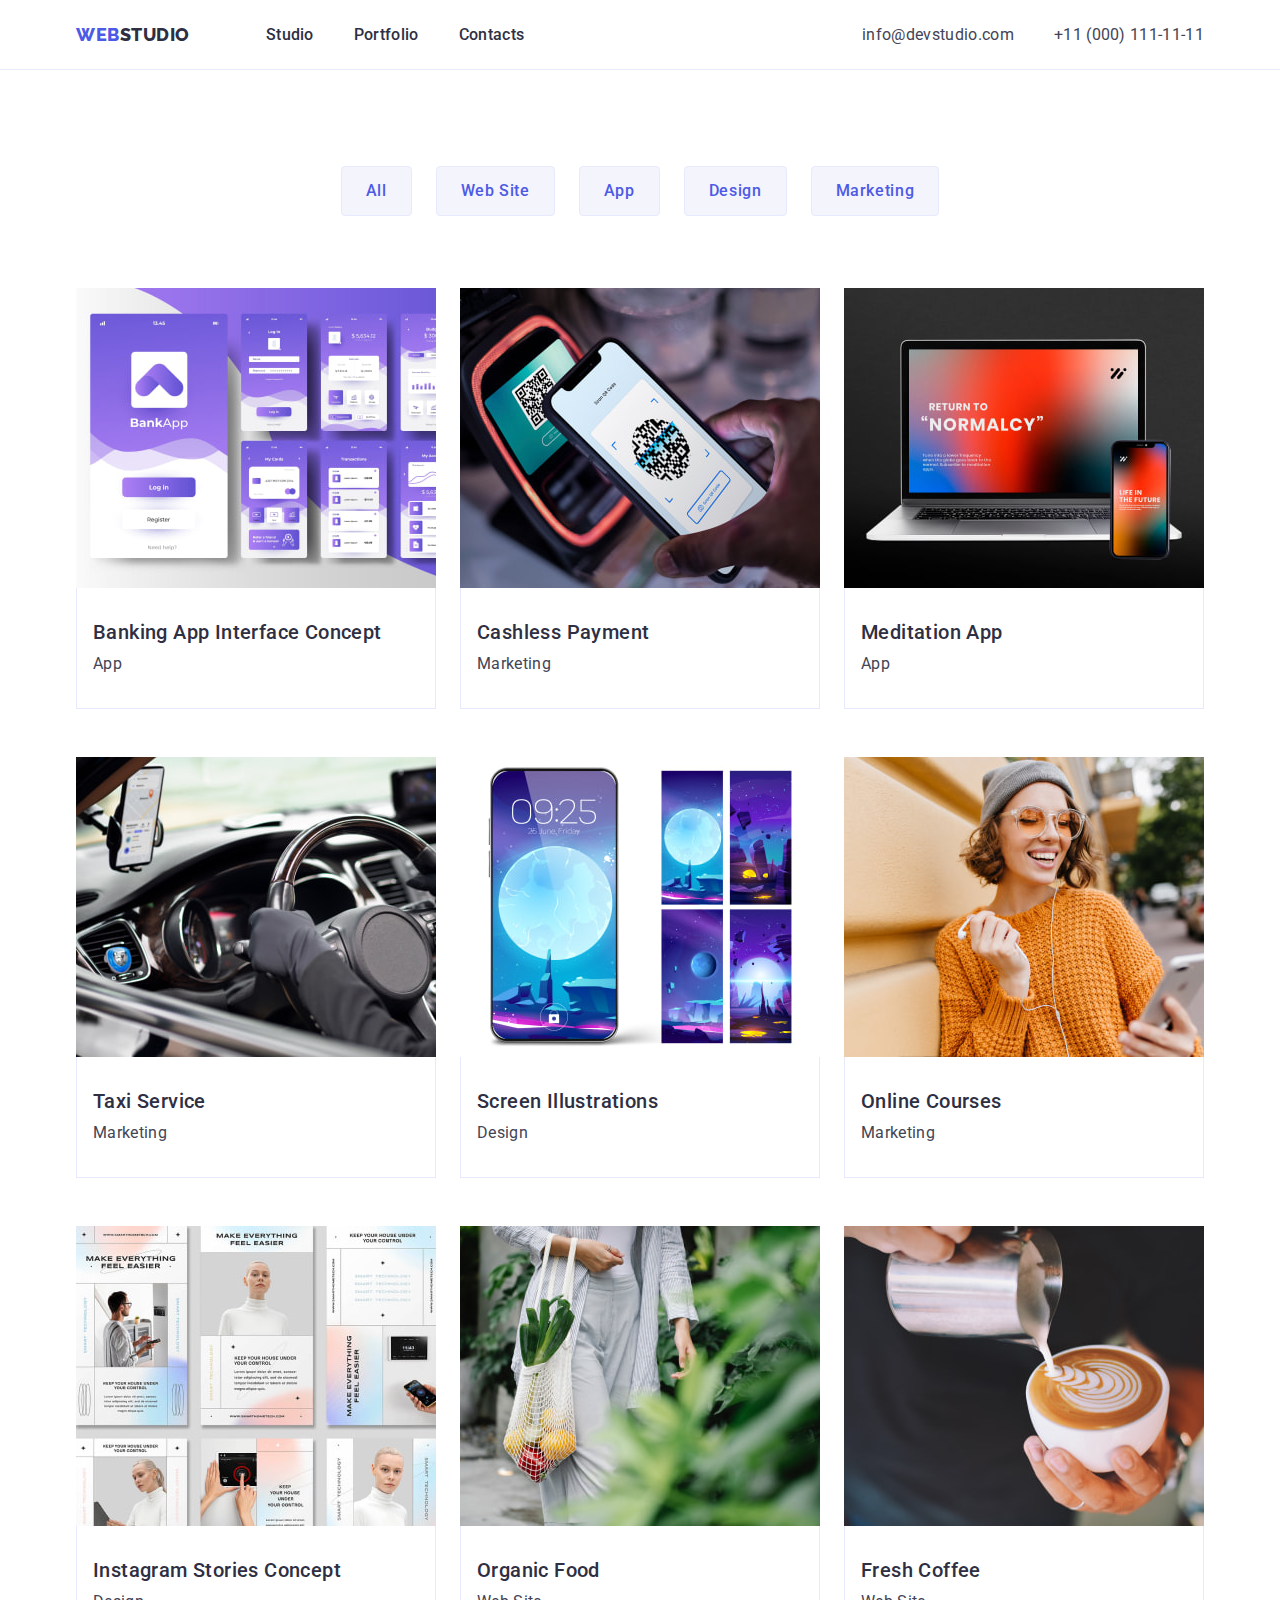
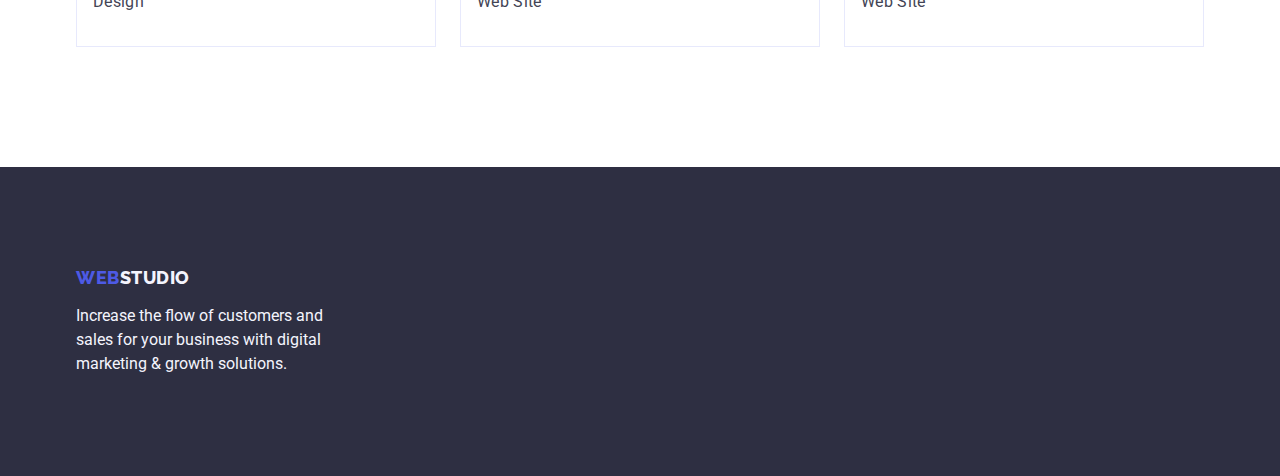
==== portfolio.html @ 23bc4220 "Initial commit" ====
<!DOCTYPE html>
<html lang="en">
  <head>
    <meta charset="UTF-8" />
    <meta http-equiv="X-UA-Compatible" content="IE=edge" />
    <meta name="viewport" content="width=device-width, initial-scale=1.0" />
    <title>Web Studio</title>
    <link rel="preconnect" href="https://fonts.googleapis.com" />
    <link rel="preconnect" href="https://fonts.gstatic.com" crossorigin />
    <link
      href="https://fonts.googleapis.com/css2?family=Raleway:wght@800&family=Roboto:wght@400;500;700&display=swap"
      rel="stylesheet" />
    <link
      rel="stylesheet"
      href="https://cdnjs.cloudflare.com/ajax/libs/modern-normalize/1.0.0/modern-normalize.min.css" />
    <link rel="stylesheet" href="./css/styles.css" />
  </head>
  <body>
    <header class="header">
      <div class="header-section container">
        <nav class="nav-list">
          <a class="logo link" href="./index.html">Web<span class="logo-studio">Studio</span></a>
          <ul class="list">
            <li><a class="link" href="./index.html">Studio</a></li>
            <li><a class="link" href="./portfolio.html">Portfolio</a></li>
            <li><a class="link" href="">Contacts</a></li>
          </ul>
        </nav>
        <address class="address-link">
          <ul class="list">
            <li><a class="link" href="mailto:info@devstudio.com">info@devstudio.com</a></li>
            <li><a class="link" href="tel:+110001111111">+11 (000) 111-11-11</a></li>
          </ul>
        </address>
      </div>
    </header>
    <main>
      <section class="portfolio-section">
        <div class="container">
          <h1 hidden>Portfolio</h1>
          <ul class="list">
            <li>
              <button class="filter-button" type="button">All</button>
            </li>
            <li>
              <button class="filter-button" type="button">Web Site</button>
            </li>
            <li>
              <button class="filter-button" type="button">App</button>
            </li>
            <li>
              <button class="filter-button" type="button">Design</button>
            </li>
            <li>
              <button class="filter-button" type="button">Marketing</button>
            </li>
          </ul>
          <ul class="portfolio-content-list list">
            <li class="portfolio-content-item">
              <a class="link" href="">
                <img src="./images/portfolio/img-1.jpg" width="360" height="300" alt="Illustration" />
                <div class="link-container">
                  <h2 class="portfolio-content-subtitle">Banking App Interface Concept</h2>
                  <p class="portfolio-content-text">App</p>
                </div>
              </a>
            </li>
            <li class="portfolio-content-item">
              <a class="link" href="">
                <img src="./images/portfolio/img-2.jpg" width="360" height="300" alt="Illustration" />
                <div class="link-container">
                  <h2 class="portfolio-content-subtitle">Cashless Payment</h2>
                  <p class="portfolio-content-text">Marketing</p>
                </div>
              </a>
            </li>
            <li class="portfolio-content-item">
              <a class="link" href="">
                <img src="./images/portfolio/img-3.jpg" width="360" height="300" alt="Illustration" />
                <div class="link-container">
                  <h2 class="portfolio-content-subtitle">Meditation App</h2>
                  <p class="portfolio-content-text">App</p>
                </div>
              </a>
            </li>
            <li class="portfolio-content-item">
              <a class="link" href="">
                <img src="./images/portfolio/img-4.jpg" width="360" height="300" alt="Illustration" />
                <div class="link-container">
                  <h2 class="portfolio-content-subtitle">Taxi Service</h2>
                  <p class="portfolio-content-text">Marketing</p>
                </div>
              </a>
            </li>
            <li class="portfolio-content-item">
              <a class="link" href="">
                <img src="./images/portfolio/img-5.jpg" width="360" height="300" alt="Illustration" />
                <div class="link-container">
                  <h2 class="portfolio-content-subtitle">Screen Illustrations</h2>
                  <p class="portfolio-content-text">Design</p>
                </div>
              </a>
            </li>
            <li class="portfolio-content-item">
              <a class="link" href="">
                <img src="./images/portfolio/img-6.jpg" width="360" height="300" alt="Illustration" />
                <div class="link-container">
                  <h2 class="portfolio-content-subtitle">Online Courses</h2>
                  <p class="portfolio-content-text">Marketing</p>
                </div>
              </a>
            </li>
            <li class="portfolio-content-item">
              <a class="link" href="">
                <img src="./images/portfolio/img-7.jpg" width="360" height="300" alt="Illustration" />
                <div class="link-container">
                  <h2 class="portfolio-content-subtitle">Instagram Stories Concept</h2>
                  <p class="portfolio-content-text">Design</p>
                </div>
              </a>
            </li>
            <li class="portfolio-content-item">
              <a class="link" href="">
                <img src="./images/portfolio/img-8.jpg" width="360" height="300" alt="Illustration" />
                <div class="link-container">
                  <h2 class="portfolio-content-subtitle">Organic Food</h2>
                  <p class="portfolio-content-text">Web Site</p>
                </div>
              </a>
            </li>
            <li class="portfolio-content-item">
              <a class="link" href="">
                <img src="./images/portfolio/img-9.jpg" width="360" height="300" alt="Illustration" />
                <div class="link-container">
                  <h2 class="portfolio-content-subtitle">Fresh Coffee</h2>
                  <p class="portfolio-content-text">Web Site</p>
                </div>
              </a>
            </li>
          </ul>
        </div>
      </section>
    </main>
    <footer class="footer">
      <div class="container">
        <a class="link" href="./index.html">Web<span class="logo-studio">Studio</span></a>
        <p class="text">
          Increase the flow of customers and sales for your business with digital marketing & growth solutions.
        </p>
      </div>
    </footer>
  </body>
</html>
---- css/styles.css ----
:root {
    --color-iris: #4d5ae5;
    --color-ocean: #404bbf;
    --color-navy-blue: #2e2f42;
    --color-green: #31d0aa;
    --color-slate: #434455;
    --color-light-slate: #8e8f99;
    --color-cornflower: #e7e9fc;
    --color-cloud: #f4f4fd;
    --color-navy-blue-modal: #2e2f42;
    --color-grey: #2e2f42;
    --color-white: #ffffff;
    --color-dairy: #fcfcfc;
}

body {
    font-family: 'Roboto', sans-serif;
    color: #434455;
    background-color: var(--color-white);
}

img {
    display: block;
}

ul {
    padding-inline: 0;
    margin-inline: 0;
    padding: 0;
    margin: 0;
}


h1 h2 h3 h4 h5 {
    padding-inline: 0;
    margin-inline: 0;
    padding: 0;
    margin: 0;
}

p {
    padding-inline: 0;
    margin-inline: 0;
    padding: 0;
    margin: 0;
}

.container {
    width: 1158px;
    margin: 0 auto;
    padding: 0 15px;
}

/**
  |============================
  | Header & Footer + Logo
  |============================
*/

.header {
    border-bottom: 1px solid var(--color-cornflower);
}

.header-section {
    display: flex;
    align-items: center;
}

.nav-list {
    display: flex;
    align-items: center;
    justify-content: space-around;
    margin-right: auto;
}

.header .logo {
    margin-right: 76px;
}

.header .link {
    padding: 24px 0;
    font-family: 'Raleway', sans-serif;
    font-weight: 800;
    font-size: 18px;
    line-height: 1.17;
    letter-spacing: 0.03em;
    text-transform: uppercase;
    text-decoration: none;
    color: var(--color-iris)
}

.header .logo-studio {
    color: var(--color-navy-blue);
}

.header .list {
    gap: 40px;
    display: flex;
    list-style: none;
}

.header .list .link {
    font-family: inherit;
    text-transform: none;
    font-weight: 500;
    font-size: 16px;
    line-height: 1.5;
    text-decoration: none;
    letter-spacing: 0.02em;
    color: var(--color-navy-blue);
}

.header .list .link:hover,
.header .list .link:focus {
    color: var(--color-ocean);
}

.address-link {
    font-style: normal;
    list-style: none;
}

.address-link .list .link {
    text-transform: none;
    font-weight: 400;
    font-size: 16px;
    line-height: 1.5;
    color: var(--color-slate);
    text-decoration: none;
    letter-spacing: 0.02em;
}

.address-link .link:hover,
.address-link .link:focus {
    color: var(--color-ocean);
}

/**
  |============================
  | Hero section
  |============================
*/

.hero {
    background-color: var(--color-navy-blue);
    padding: 188px 0;
}

.hero-title {
    margin: 0 auto 48px;
    display: block;
    max-width: 496px;
    font-weight: 700;
    font-size: 56px;
    color: var(--color-white);
    text-align: center;
    line-height: 1.07;
    letter-spacing: 0.02em;
}

.hero-button {
    min-width: 169px;
    height: 56px;
    display: block;
    margin: 0 auto;
    padding: 16px 32px;
    cursor: pointer;
    font-family: inherit;
    font-weight: 500;
    font-size: 16px;
    line-height: 1.5;
    letter-spacing: 0.04em;
    background: var(--color-iris);
    color: var(--color-white);
    border: none;
    border-radius: 4px;
}

.hero-button:hover,
.hero-button:focus {
    background-color: var(--color-ocean);
}

/**
  |============================
  | 2nd section
  |============================
*/


.advantage-list {
    padding: 120px 0;
}

.advantage-list .list {
    padding: 0;
    display: flex;
    align-items: center;
    justify-content: center;
    list-style: none;
    gap: 24px;
}

.advantage-list-item {
    width: calc((100% - 72px) / 4);
}

.advantage-list .subtitle {
    margin-top: 0;
    margin-bottom: 8px;
    font-weight: 500;
    font-size: 20px;
    line-height: 1.2;
    letter-spacing: 0.02em;
    color: var(--color-navy-blue);
    max-width: 264px;
}

.advantage-list-text {
    font-size: 16px;
    line-height: 1.5;
    letter-spacing: 0.02em;
    color: var(--color-slate);
}

/**
  |============================
  | 3rd section
  |============================
*/

.img-section {
    padding-bottom: 120px;
}

.img-section .title {
    margin-top: 0;
    font-weight: 700;
    font-size: 36px;
    line-height: 1.11;
    color: var(--color-navy-blue);
    text-align: center;
    letter-spacing: 0.02em;
    text-transform: capitalize;
    margin-bottom: 72px;
}

.img-section .list {
    display: flex;
    flex-wrap: wrap;
    justify-content: center;
    gap: 24px;
    list-style: none;
}

.img-section-item {
    width: calc((100% - 3 * 16px) / 3);
}

/**
  |============================
  | Team section
  |============================
*/

.team-section {
    background-color: var(--color-cloud);
    padding: 120px 0;
}

.team-section .list {
    display: flex;
    flex-wrap: wrap;
    gap: 24px;
    justify-content: center;
    list-style: none;
}

.team-section .title {
    margin: 0 auto 72px;
    font-weight: 700;
    font-size: 36px;
    line-height: 1.11;
    text-align: center;
    letter-spacing: 0.02em;
    text-transform: capitalize;
    color: var(--color-navy-blue);
    margin-bottom: 72px;
}

.team-section>img {
    margin-bottom: 32px;
}

.team-section .subtitle {
    margin-top: 0;
    margin-bottom: 8px;
    text-align: center;
    font-weight: 500;
    font-size: 20px;
    line-height: 1.2;
    letter-spacing: 0.02em;
    color: var(--color-navy-blue);
}

.team-section-text {
    text-align: center;
    font-size: 16px;
    line-height: 1.5;
    letter-spacing: 0.02em;
    color: var(--color-slate);
}

.team-section-content {
    background-color: var(--color-white);
    width: calc((100% - 72px) / 4);
    border-radius: 0px 0px 4px 4px;
}

.container-text {
    margin: 0;
    padding: 32px 16px;
}

/**
  |============================
  | Footer
  |============================
*/

.footer {
    background-color: var(--color-navy-blue);
    padding: 100px 0;
}

.footer .link {
    display: inline-block;
    font-family: 'Raleway', sans-serif;
    font-weight: 800;
    font-size: 18px;
    line-height: 1.17;
    letter-spacing: 0.03em;
    text-transform: uppercase;
    text-decoration: none;
    color: var(--color-iris);
    margin-bottom: 16px;
}

.footer .logo-studio {
    color: var(--color-cloud);
}

.footer .text {
    font-size: 16px;
    line-height: 1.5;
    color: var(--color-cloud);
    max-width: 264px;
}

/**
  |============================
  | Portfolio
  |============================
*/

.portfolio-section {
    padding: 96px 0 120px;
}

.portfolio-section .list {
    display: flex;
    flex-wrap: wrap;
    justify-content: center;
    gap: 24px;
    list-style: none;
    margin-bottom: 72px;
}

.filter-button {
    padding: 12px 24px;
    cursor: pointer;
    font-family: inherit;
    font-weight: 500;
    font-size: 16px;
    line-height: 1.5;
    letter-spacing: 0.04em;
    color: var(--color-iris);
    background-color: var(--color-cloud);
    border-radius: 4px;
    border: 1px solid var(--color-cornflower);
}

.filter-button:hover,
.filter-button:focus {
    color: var(--color-white);
    background-color: var(--color-ocean);
    border: 1px solid transparent;
}

.portfolio-section .portfolio-content-list {
    display: flex;
    flex-wrap: wrap;
    justify-content: center;
    column-gap: 24px;
    row-gap: 48px;
    list-style: none;
    margin-bottom: 0;
}

.portfolio-content-list .link {
    text-decoration: none;
}

.portfolio-content-subtitle {
    margin-top: 0;
    font-weight: 500;
    font-size: 20px;
    line-height: 1.2;
    letter-spacing: 0.02em;
    color: var(--color-navy-blue);
    margin-bottom: 8px;
}

.portfolio-content-text {
    font-size: 16px;
    line-height: 1.5;
    letter-spacing: 0.02em;
    color: var(--color-slate);
}

.portfolio-content-list .link-container {
    padding: 32px 16px;
    border: 1px solid var(--color-cornflower);
    border-top: none;
}
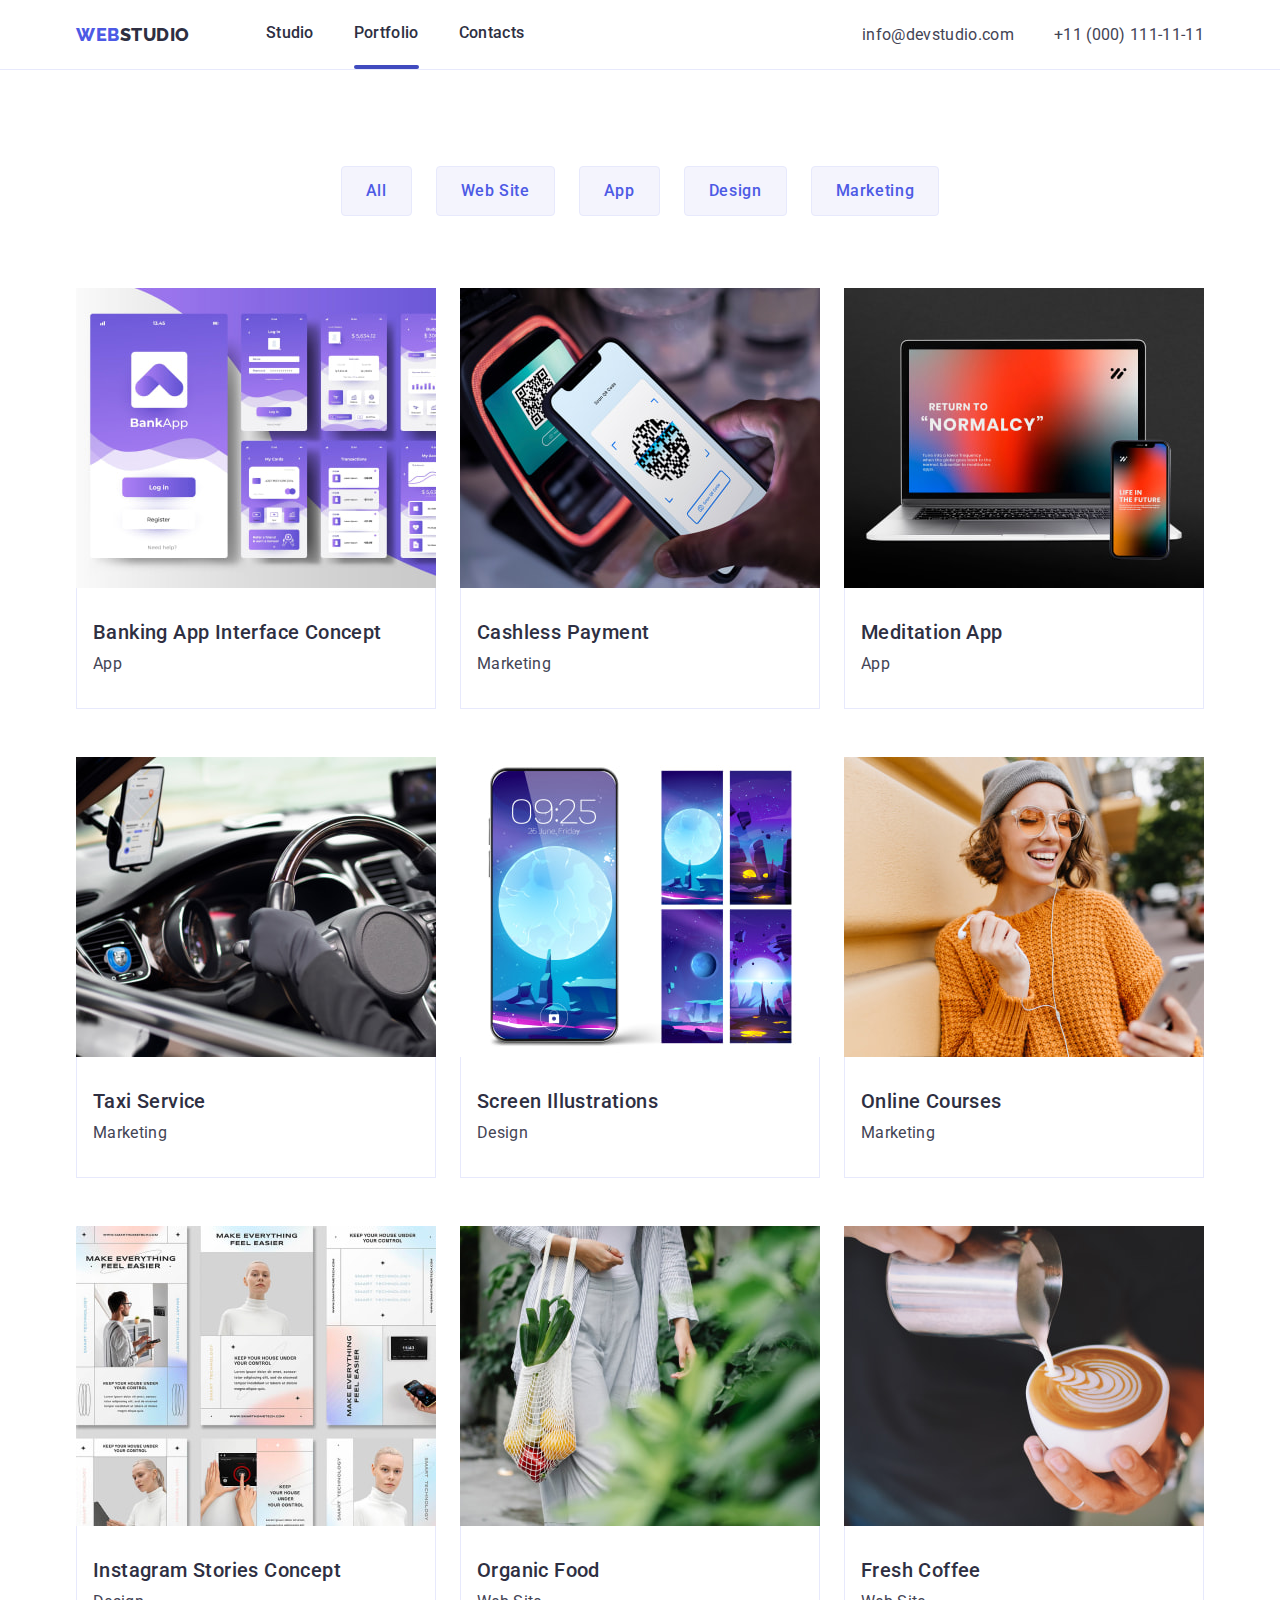
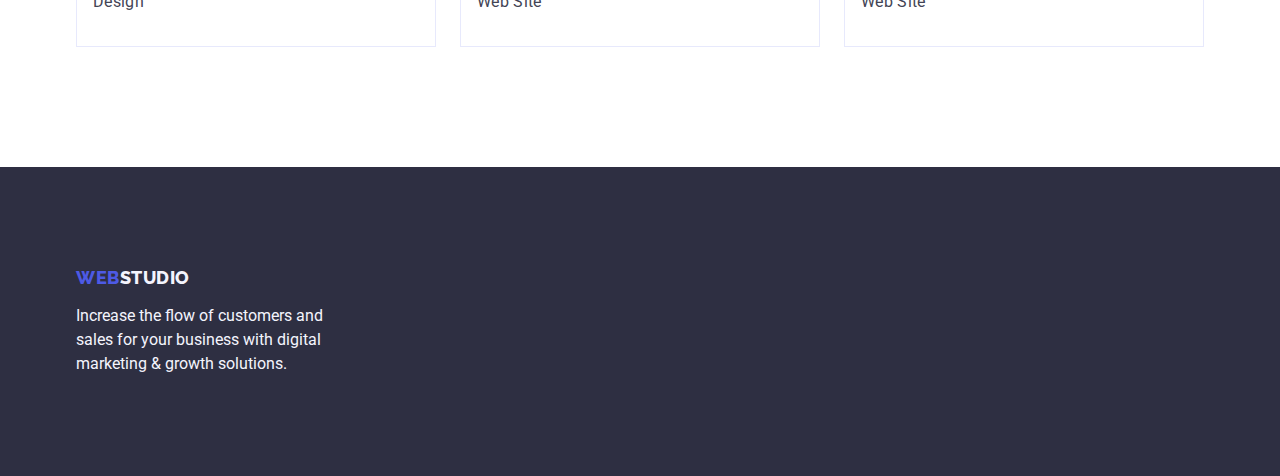
==== commit 07314710: "bg on hero & underline" ====
--- a/portfolio.html
+++ b/portfolio.html
@@ -22,7 +22,7 @@
           <a class="logo link" href="./index.html">Web<span class="logo-studio">Studio</span></a>
           <ul class="list">
             <li><a class="link" href="./index.html">Studio</a></li>
-            <li><a class="link" href="./portfolio.html">Portfolio</a></li>
+            <li><a class="link underline" href="./portfolio.html">Portfolio</a></li>
             <li><a class="link" href="">Contacts</a></li>
           </ul>
         </nav>
--- a/css/styles.css
+++ b/css/styles.css
@@ -115,6 +115,17 @@
     color: var(--color-ocean);
 }
 
+.underline::after {
+    content: '';
+    position: relative;
+    top: 20px;
+    display: block;
+    height: 4px;
+    width: 100%;
+    background-color: var(--color-ocean);
+    border-radius: 2px;
+}
+
 .address-link {
     font-style: normal;
     list-style: none;
@@ -142,8 +153,15 @@
 */
 
 .hero {
+    background-image: linear-gradient(rgba(46, 47, 66, 0.7), rgba(46, 47, 66, 0.7)), url('../images/main-page/background.jpg');
+    background-position: top left;
+    background-repeat: no-repeat;
+    background-size: cover;
+
+
     background-color: var(--color-navy-blue);
     padding: 188px 0;
+
 }
 
 .hero-title {
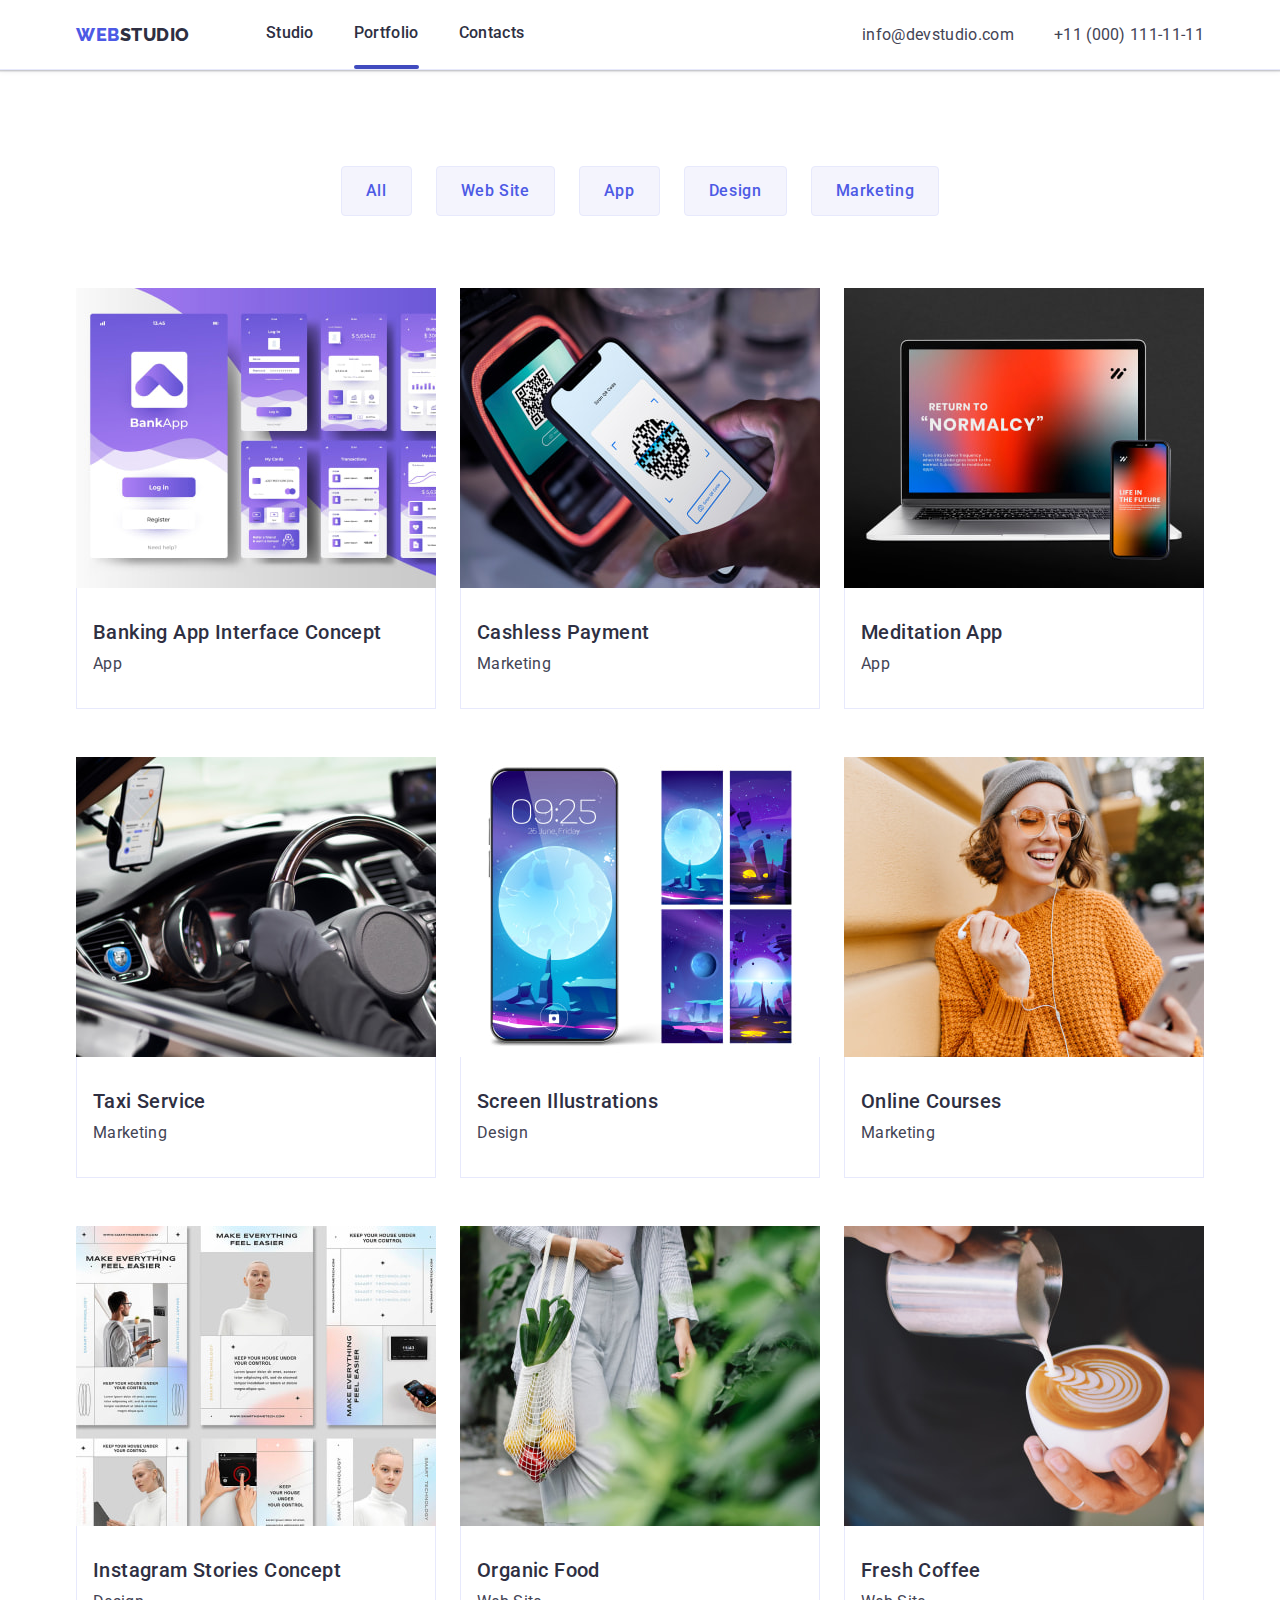
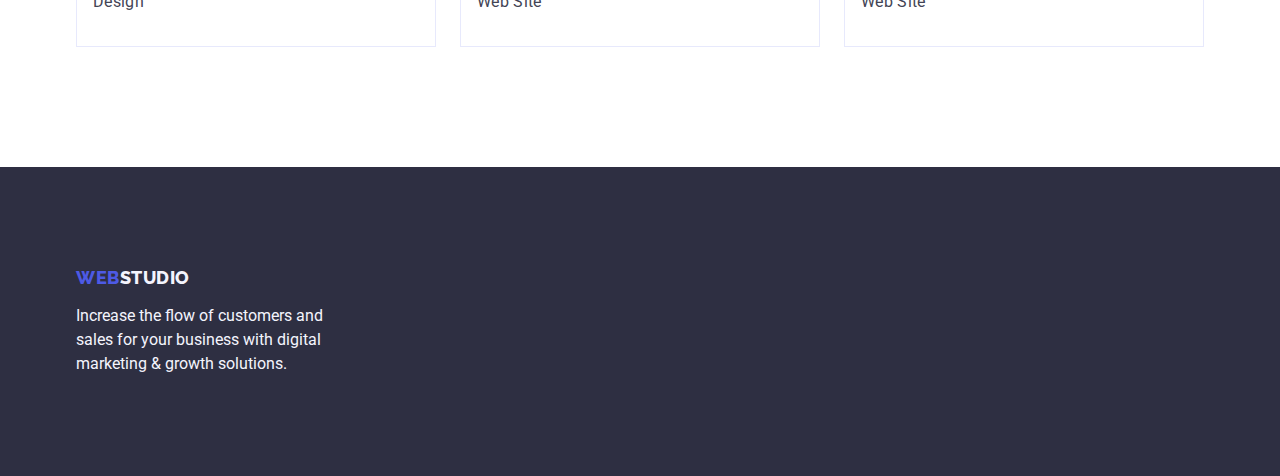
==== commit 0bd7d433: "link shadows" ====
--- a/portfolio.html
+++ b/portfolio.html
@@ -57,7 +57,7 @@
           </ul>
           <ul class="portfolio-content-list list">
             <li class="portfolio-content-item">
-              <a class="link" href="">
+              <a class="link portfolio-link" href="">
                 <img src="./images/portfolio/img-1.jpg" width="360" height="300" alt="Illustration" />
                 <div class="link-container">
                   <h2 class="portfolio-content-subtitle">Banking App Interface Concept</h2>
@@ -66,7 +66,7 @@
               </a>
             </li>
             <li class="portfolio-content-item">
-              <a class="link" href="">
+              <a class="link portfolio-link" href="">
                 <img src="./images/portfolio/img-2.jpg" width="360" height="300" alt="Illustration" />
                 <div class="link-container">
                   <h2 class="portfolio-content-subtitle">Cashless Payment</h2>
@@ -75,7 +75,7 @@
               </a>
             </li>
             <li class="portfolio-content-item">
-              <a class="link" href="">
+              <a class="link portfolio-link" href="">
                 <img src="./images/portfolio/img-3.jpg" width="360" height="300" alt="Illustration" />
                 <div class="link-container">
                   <h2 class="portfolio-content-subtitle">Meditation App</h2>
@@ -84,7 +84,7 @@
               </a>
             </li>
             <li class="portfolio-content-item">
-              <a class="link" href="">
+              <a class="link portfolio-link" href="">
                 <img src="./images/portfolio/img-4.jpg" width="360" height="300" alt="Illustration" />
                 <div class="link-container">
                   <h2 class="portfolio-content-subtitle">Taxi Service</h2>
@@ -93,7 +93,7 @@
               </a>
             </li>
             <li class="portfolio-content-item">
-              <a class="link" href="">
+              <a class="link portfolio-link" href="">
                 <img src="./images/portfolio/img-5.jpg" width="360" height="300" alt="Illustration" />
                 <div class="link-container">
                   <h2 class="portfolio-content-subtitle">Screen Illustrations</h2>
@@ -102,7 +102,7 @@
               </a>
             </li>
             <li class="portfolio-content-item">
-              <a class="link" href="">
+              <a class="link portfolio-link" href="">
                 <img src="./images/portfolio/img-6.jpg" width="360" height="300" alt="Illustration" />
                 <div class="link-container">
                   <h2 class="portfolio-content-subtitle">Online Courses</h2>
@@ -111,7 +111,7 @@
               </a>
             </li>
             <li class="portfolio-content-item">
-              <a class="link" href="">
+              <a class="link portfolio-link" href="">
                 <img src="./images/portfolio/img-7.jpg" width="360" height="300" alt="Illustration" />
                 <div class="link-container">
                   <h2 class="portfolio-content-subtitle">Instagram Stories Concept</h2>
@@ -120,7 +120,7 @@
               </a>
             </li>
             <li class="portfolio-content-item">
-              <a class="link" href="">
+              <a class="link portfolio-link" href="">
                 <img src="./images/portfolio/img-8.jpg" width="360" height="300" alt="Illustration" />
                 <div class="link-container">
                   <h2 class="portfolio-content-subtitle">Organic Food</h2>
@@ -129,7 +129,7 @@
               </a>
             </li>
             <li class="portfolio-content-item">
-              <a class="link" href="">
+              <a class="link portfolio-link" href="">
                 <img src="./images/portfolio/img-9.jpg" width="360" height="300" alt="Illustration" />
                 <div class="link-container">
                   <h2 class="portfolio-content-subtitle">Fresh Coffee</h2>
--- a/css/styles.css
+++ b/css/styles.css
@@ -59,6 +59,7 @@
 
 .header {
     border-bottom: 1px solid var(--color-cornflower);
+    box-shadow: 0px 2px 1px rgba(46, 47, 66, 0.08), 0px 1px 1px rgba(46, 47, 66, 0.16), 0px 1px 6px rgba(46, 47, 66, 0.08);
 }
 
 .header-section {
@@ -154,9 +155,10 @@
 
 .hero {
     background-image: linear-gradient(rgba(46, 47, 66, 0.7), rgba(46, 47, 66, 0.7)), url('../images/main-page/background.jpg');
-    background-position: top left;
+    background-position: center;
     background-repeat: no-repeat;
     background-size: cover;
+    max-width: 1440px;
 
 
     background-color: var(--color-navy-blue);
@@ -221,6 +223,7 @@
 
 .advantage-list-item {
     width: calc((100% - 72px) / 4);
+    background-color: var(--color-cloud);
 }
 
 .advantage-list .subtitle {
@@ -239,6 +242,15 @@
     line-height: 1.5;
     letter-spacing: 0.02em;
     color: var(--color-slate);
+}
+
+.underhero-icon {
+    margin: 24px 100px;
+}
+
+.advantage-list-under-icon {
+    padding-top: 8px;
+    background-color: var(--color-white);
 }
 
 /**
@@ -327,6 +339,7 @@
     line-height: 1.5;
     letter-spacing: 0.02em;
     color: var(--color-slate);
+    margin-bottom: 8px;
 }
 
 .team-section-content {
@@ -340,6 +353,57 @@
     padding: 32px 16px;
 }
 
+.team-section-icon-list {
+    list-style: none;
+    display: flex;
+    gap: 24px;
+    justify-content: center;
+    align-items: center;
+}
+
+.social-icons-item {
+    background-color: var(--color-iris);
+    padding: 12px;
+    border-radius: 50%;
+    height: 40px;
+}
+
+.team-icon {
+    fill: var(--color-cloud);
+}
+
+/**
+  |============================
+  | Customers section
+  |============================
+*/
+
+.customers-section {
+    padding: 120px 0;
+}
+
+.customers-section-title {
+    margin: 0;
+    margin-bottom: 72px;
+    display: block;
+    text-align: center;
+}
+
+.customers-section-list {
+    display: flex;
+    align-items: center;
+    justify-content: center;
+    list-style: none;
+    gap: 24px;
+}
+
+.customers-icon {
+    fill: var(--color-light-slate);
+    padding: 16px 32px;
+    border: 1px solid var(--color-light-slate);
+    border-radius: 4px;
+}
+
 /**
   |============================
   | Footer
@@ -347,6 +411,7 @@
 */
 
 .footer {
+    display: flex;
     background-color: var(--color-navy-blue);
     padding: 100px 0;
 }
@@ -413,6 +478,9 @@
     color: var(--color-white);
     background-color: var(--color-ocean);
     border: 1px solid transparent;
+    box-shadow: 0px 3px 1px rgba(0, 0, 0, 0.1),
+        0px 2px 1px rgba(0, 0, 0, 0.08),
+        0px 2px 2px rgba(0, 0, 0, 0.12);
 }
 
 .portfolio-section .portfolio-content-list {
@@ -450,4 +518,13 @@
     padding: 32px 16px;
     border: 1px solid var(--color-cornflower);
     border-top: none;
+}
+
+.portfolio-link {
+    display: block;
+}
+
+.portfolio-link:hover,
+.portfolio-link:focus {
+    box-shadow: 0px 1px 6px rgba(46, 47, 66, 0.08), 0px 1px 1px rgba(46, 47, 66, 0.16), 0px 2px 1px rgba(46, 47, 66, 0.08);
 }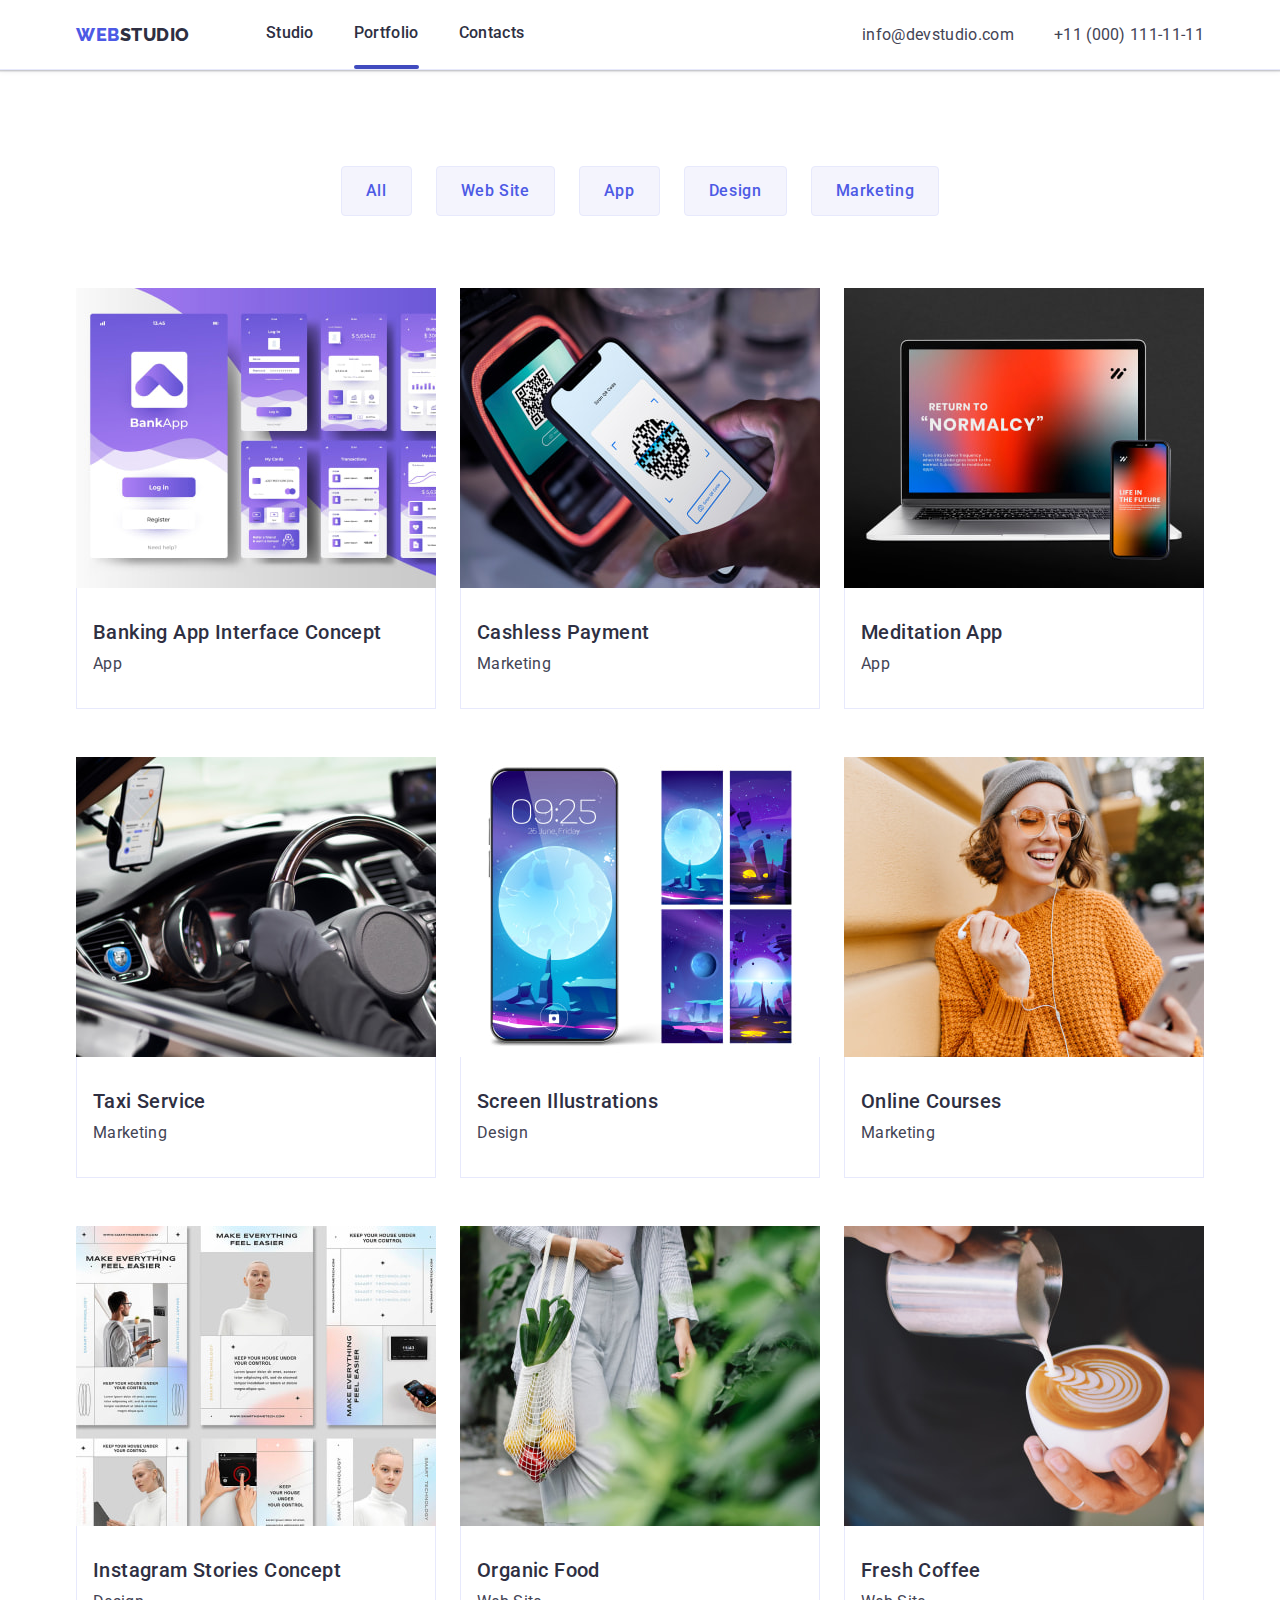
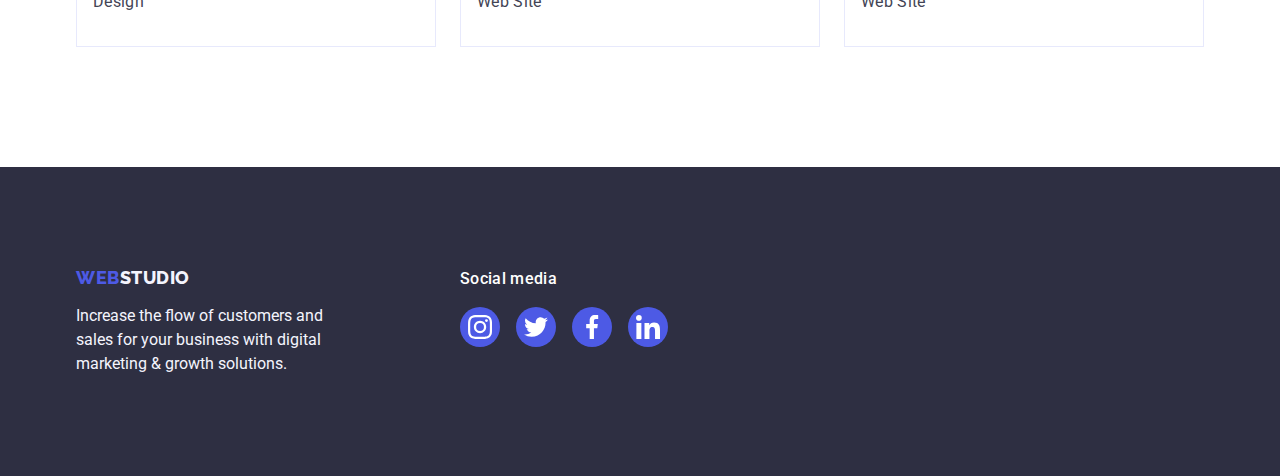
==== commit acb34c39: "Update portfolio.html" ====
--- a/portfolio.html
+++ b/portfolio.html
@@ -142,11 +142,46 @@
       </section>
     </main>
     <footer class="footer">
-      <div class="container">
-        <a class="link" href="./index.html">Web<span class="logo-studio">Studio</span></a>
-        <p class="text">
-          Increase the flow of customers and sales for your business with digital marketing & growth solutions.
-        </p>
+      <div class="container footer-container">
+        <div class="footer-text">
+          <a class="link" href="./index.html">Web<span class="logo-studio">Studio</span></a>
+          <p class="text">
+            Increase the flow of customers and sales for your business with digital marketing & growth solutions.
+          </p>
+        </div>
+        <div>
+          <p class="footer-upper-icon">Social media</p>
+          <ul class="footer-list">
+            <li>
+              <a class="footer-link" href="instagram.com">
+                <svg class="footer-icon" width="24" height="24">
+                  <use href="./images/icons.svg#instagram"></use>
+                </svg>
+              </a>
+            </li>
+            <li>
+              <a class="footer-link" href="twitter.com">
+                <svg class="footer-icon" width="24" height="24">
+                  <use href="./images/icons.svg#twitter"></use>
+                </svg>
+              </a>
+            </li>
+            <li>
+              <a class="footer-link" href="facebook.com">
+                <svg class="footer-icon" width="24" height="24">
+                  <use href="./images/icons.svg#facebook"></use>
+                </svg>
+              </a>
+            </li>
+            <li>
+              <a class="footer-link" href="linkedin.com">
+                <svg class="footer-icon" width="24" height="24">
+                  <use href="./images/icons.svg#linkedin"></use>
+                </svg>
+              </a>
+            </li>
+          </ul>
+        </div>
       </div>
     </footer>
   </body>
--- a/css/styles.css
+++ b/css/styles.css
@@ -223,7 +223,6 @@
 
 .advantage-list-item {
     width: calc((100% - 72px) / 4);
-    background-color: var(--color-cloud);
 }
 
 .advantage-list .subtitle {
@@ -244,13 +243,16 @@
     color: var(--color-slate);
 }
 
-.underhero-icon {
-    margin: 24px 100px;
-}
-
-.advantage-list-under-icon {
-    padding-top: 8px;
-    background-color: var(--color-white);
+.advantage-icon-container {
+    display: flex;
+    align-items: center;
+    justify-content: center;
+    height: 112px;
+    padding: 24px 100px;
+    background-color: var(--color-cloud);
+    border-radius: 4px;
+    margin-bottom: 8px;
+
 }
 
 /**
@@ -316,10 +318,6 @@
     text-transform: capitalize;
     color: var(--color-navy-blue);
     margin-bottom: 72px;
-}
-
-.team-section>img {
-    margin-bottom: 32px;
 }
 
 .team-section .subtitle {
@@ -345,12 +343,13 @@
 .team-section-content {
     background-color: var(--color-white);
     width: calc((100% - 72px) / 4);
+    box-shadow: 0px 1px 6px rgba(46, 47, 66, 0.08), 0px 1px 1px rgba(46, 47, 66, 0.16), 0px 2px 1px rgba(46, 47, 66, 0.08);
     border-radius: 0px 0px 4px 4px;
 }
 
 .container-text {
     margin: 0;
-    padding: 32px 16px;
+    padding: 32px 0;
 }
 
 .team-section-icon-list {
@@ -361,15 +360,25 @@
     align-items: center;
 }
 
-.social-icons-item {
+.team-icon {
+    fill: var(--color-cloud);
+}
+
+
+.team-section-link {
+    display: flex;
+    align-items: center;
+    justify-content: center;
+    width: 100%;
+    height: 100%;
     background-color: var(--color-iris);
     padding: 12px;
     border-radius: 50%;
-    height: 40px;
-}
-
-.team-icon {
-    fill: var(--color-cloud);
+}
+
+.team-section-link:hover,
+.team-section-link:focus {
+    background-color: var(--color-ocean);
 }
 
 /**
@@ -387,6 +396,11 @@
     margin-bottom: 72px;
     display: block;
     text-align: center;
+    font-weight: 700;
+    font-size: 36px;
+    line-height: 1.1;
+    letter-spacing: 0.02em;
+    color: var(--color-navy-blue);
 }
 
 .customers-section-list {
@@ -398,10 +412,30 @@
 }
 
 .customers-icon {
-    fill: var(--color-light-slate);
+    fill: currentColor;
+}
+
+.customers-link {
+    display: flex;
+    align-items: center;
+    justify-content: center;
     padding: 16px 32px;
+    height: 100%;
+    width: 100%;
     border: 1px solid var(--color-light-slate);
     border-radius: 4px;
+    color: var(--color-light-slate);
+}
+
+.customers-link:hover,
+.customers-link:focus {
+    border-color: var(--color-ocean);
+    color: var(--color-ocean);
+}
+
+.customers-section-item {
+    width: calc((100% - 120px) / 6);
+    height: 88px;
 }
 
 /**
@@ -411,9 +445,50 @@
 */
 
 .footer {
-    display: flex;
     background-color: var(--color-navy-blue);
     padding: 100px 0;
+}
+
+.footer-container {
+    display: flex;
+    align-items: baseline;
+    gap: 120px;
+}
+
+.footer-upper-icon {
+    font-weight: 500;
+    font-size: 16px;
+    line-height: 1.5;
+    letter-spacing: 0.02em;
+    color: var(--color-white);
+    margin-bottom: 16px;
+}
+
+.footer-link {
+    display: flex;
+    height: 100%;
+    width: 100%;
+    background-color: var(--color-iris);
+    color: var(--color-white);
+    border-radius: 50%;
+    padding: 8px;
+}
+
+.footer-link:hover,
+.footer-link:focus {
+    background-color: var(--color-ocean);
+}
+
+.footer-icon {
+    fill: currentColor;
+}
+
+.footer-list {
+    display: flex;
+    list-style: none;
+    gap: 16px;
+    justify-content: center;
+    align-items: center;
 }
 
 .footer .link {
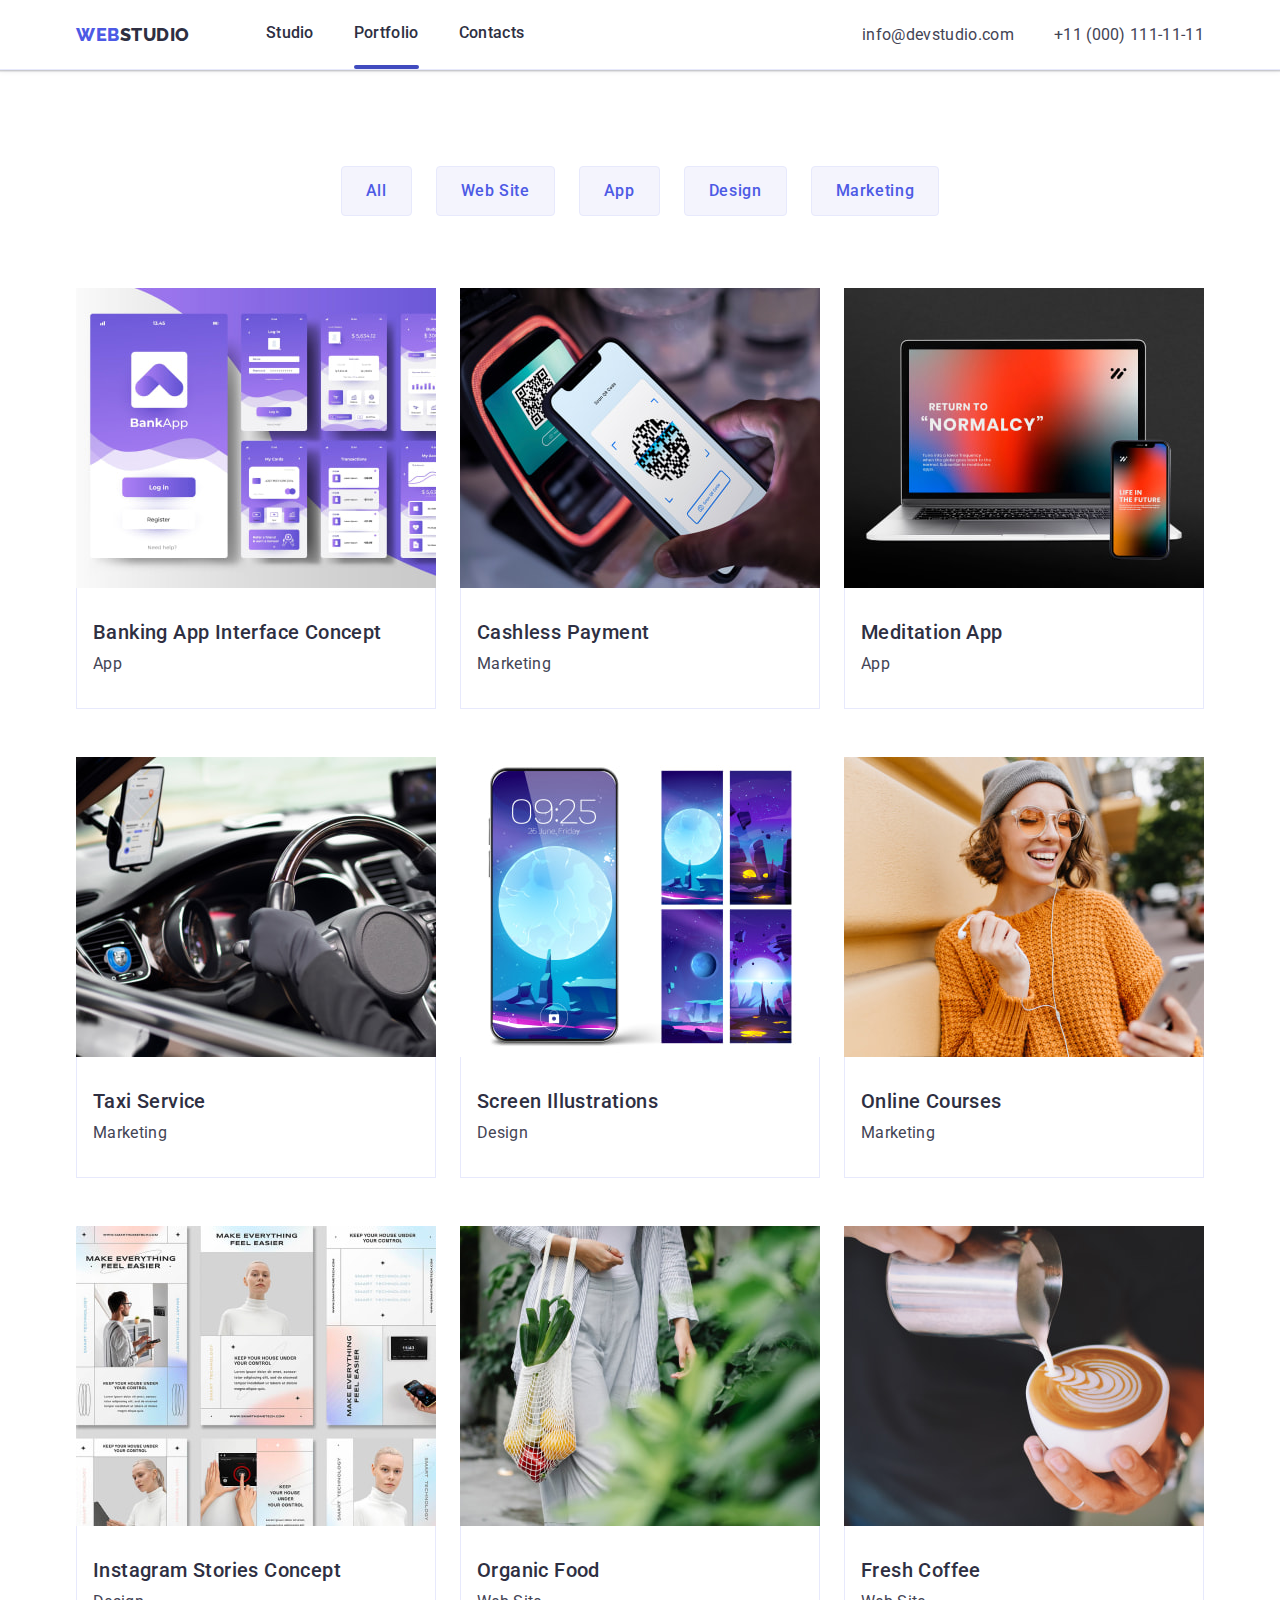
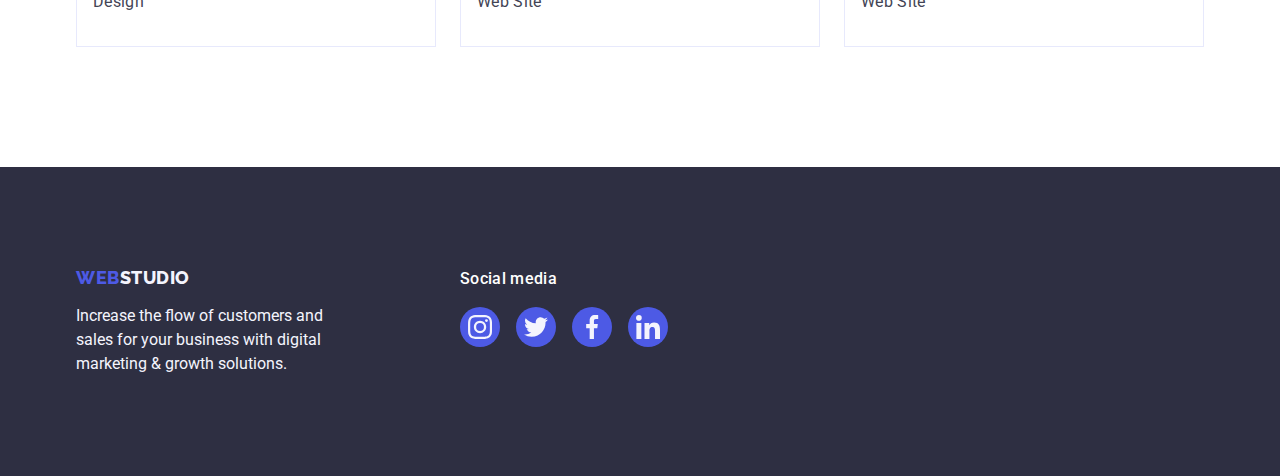
==== commit e23d706a: "Add Tags" ====
--- a/portfolio.html
+++ b/portfolio.html
@@ -16,6 +16,7 @@
     <link rel="stylesheet" href="./css/styles.css" />
   </head>
   <body>
+    <!-- Header -->
     <header class="header">
       <div class="header-section container">
         <nav class="nav-list">
@@ -141,6 +142,7 @@
         </div>
       </section>
     </main>
+    <!-- Footer -->
     <footer class="footer">
       <div class="container footer-container">
         <div class="footer-text">
@@ -152,28 +154,28 @@
         <div>
           <p class="footer-upper-icon">Social media</p>
           <ul class="footer-list">
-            <li>
+            <li class="footer-list-item">
               <a class="footer-link" href="instagram.com">
                 <svg class="footer-icon" width="24" height="24">
                   <use href="./images/icons.svg#instagram"></use>
                 </svg>
               </a>
             </li>
-            <li>
+            <li class="footer-list-item">
               <a class="footer-link" href="twitter.com">
                 <svg class="footer-icon" width="24" height="24">
                   <use href="./images/icons.svg#twitter"></use>
                 </svg>
               </a>
             </li>
-            <li>
+            <li class="footer-list-item">
               <a class="footer-link" href="facebook.com">
                 <svg class="footer-icon" width="24" height="24">
                   <use href="./images/icons.svg#facebook"></use>
                 </svg>
               </a>
             </li>
-            <li>
+            <li class="footer-list-item">
               <a class="footer-link" href="linkedin.com">
                 <svg class="footer-icon" width="24" height="24">
                   <use href="./images/icons.svg#linkedin"></use>
--- a/css/styles.css
+++ b/css/styles.css
@@ -53,7 +53,7 @@
 
 /**
   |============================
-  | Header & Footer + Logo
+  | Header & Logo
   |============================
 */
 
@@ -452,7 +452,11 @@
 .footer-container {
     display: flex;
     align-items: baseline;
-    gap: 120px;
+    /* gap: 120px; */
+}
+
+.footer-text {
+    margin-right: 120px;
 }
 
 .footer-upper-icon {
@@ -466,17 +470,19 @@
 
 .footer-link {
     display: flex;
+    align-items: center;
+    justify-content: center;
     height: 100%;
     width: 100%;
     background-color: var(--color-iris);
-    color: var(--color-white);
+    color: var(--color-cloud);
     border-radius: 50%;
     padding: 8px;
 }
 
 .footer-link:hover,
 .footer-link:focus {
-    background-color: var(--color-ocean);
+    background-color: var(--color-green);
 }
 
 .footer-icon {
